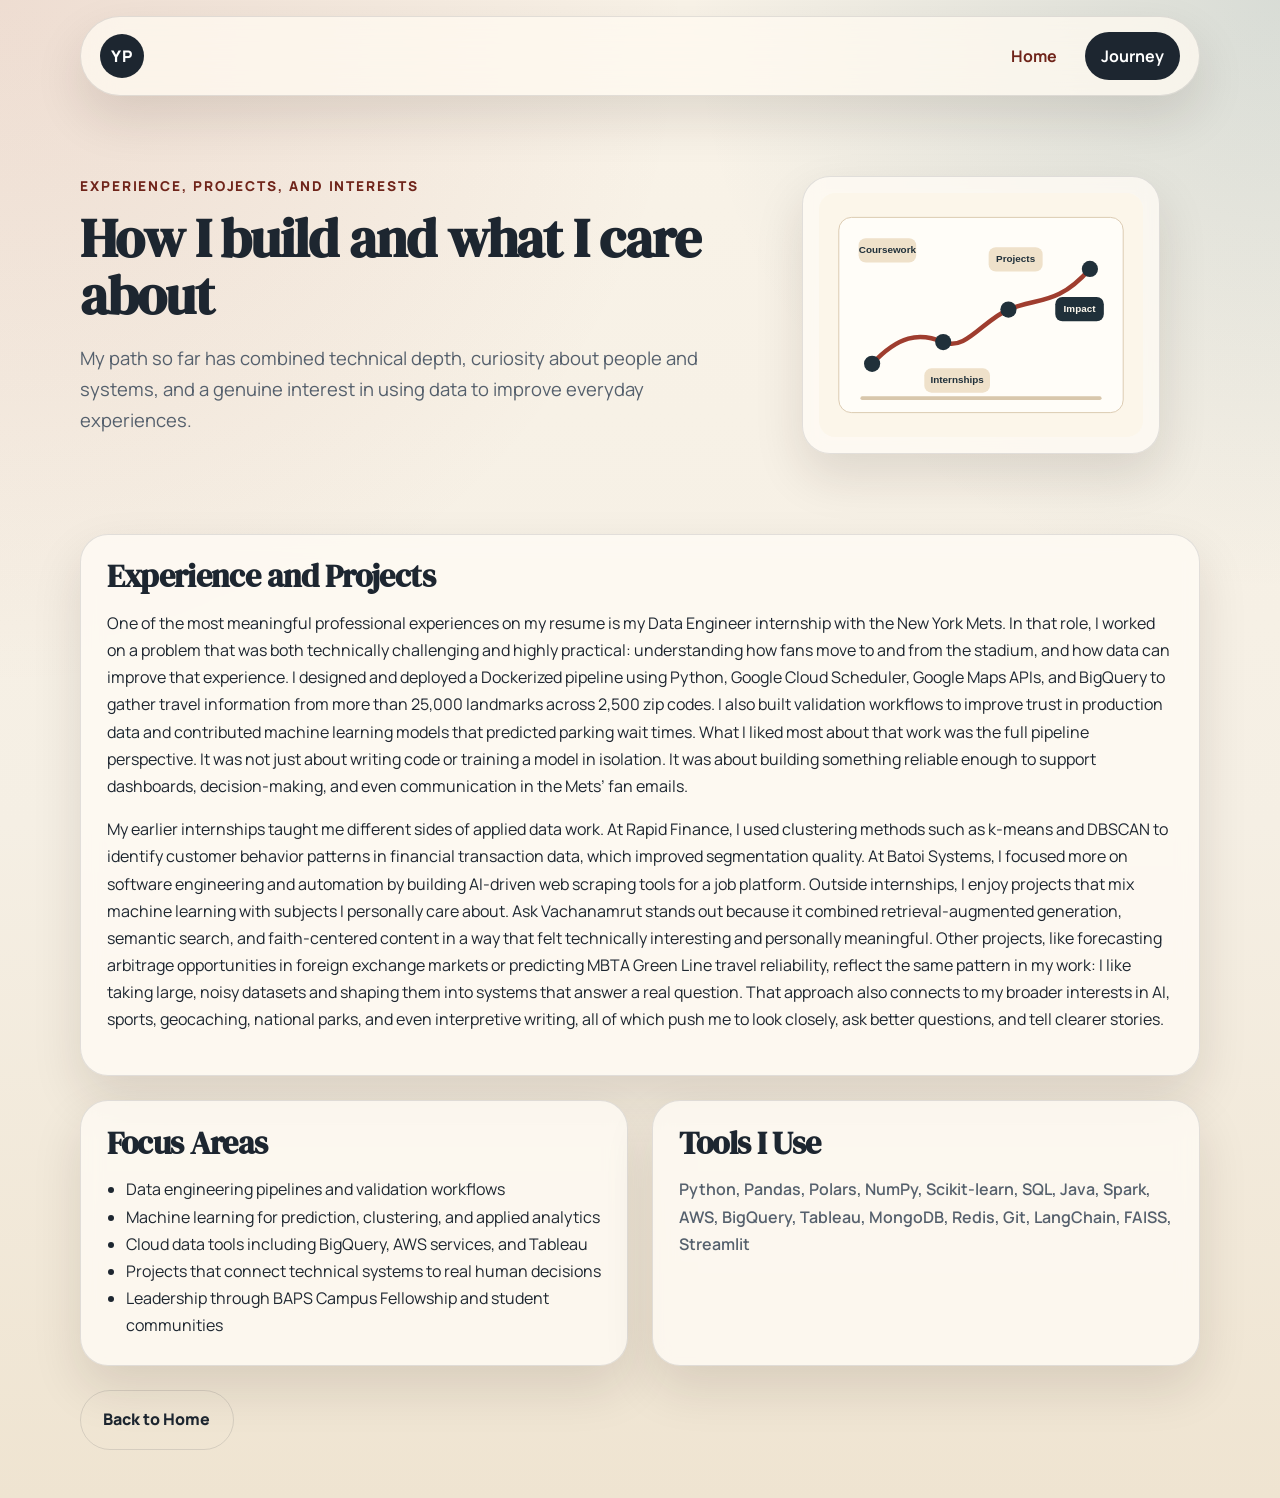
==== journey.html @ 242e3f75 "initial personal resume website" ====
<!DOCTYPE html>
<html lang="en">
<head>
    <meta charset="UTF-8">
    <meta name="viewport" content="width=device-width, initial-scale=1.0">
    <title>Yash Patel | Journey</title>
    <link rel="preconnect" href="https://fonts.googleapis.com">
    <link rel="preconnect" href="https://fonts.gstatic.com" crossorigin>
    <link href="https://fonts.googleapis.com/css2?family=DM+Serif+Display:ital@0;1&family=Manrope:wght@400;500;600;700;800&display=swap" rel="stylesheet">
    <link rel="stylesheet" href="styles.css">
</head>
<body>
    <header class="site-header">
        <div class="wrap nav-shell">
            <a class="brand" href="index.html">YP</a>
            <nav class="site-nav" aria-label="Main navigation">
                <a href="index.html">Home</a>
                <a class="active" href="journey.html">Journey</a>
            </nav>
        </div>
    </header>

    <main>
        <section class="subhero">
            <div class="wrap subhero-grid">
                <div>
                    <p class="eyebrow">Experience, projects, and interests</p>
                    <h2>How I build and what I care about</h2>
                    <p class="lede">
                        My path so far has combined technical depth, curiosity about people and systems, and a genuine interest in using data to improve everyday experiences.
                    </p>
                </div>
                <figure class="subhero-art">
                    <img src="assets/data-journey.svg" alt="Illustrated timeline showing Yash Patel's data journey">
                </figure>
            </div>
        </section>

        <section class="timeline-section">
            <div class="wrap">
                <article class="panel longform">
                    <h3>Experience and Projects</h3>
                    <p>
                        One of the most meaningful professional experiences on my resume is my Data Engineer internship with the New York Mets. In that role, I worked on a problem that was both technically challenging and highly practical: understanding how fans move to and from the stadium, and how data can improve that experience. I designed and deployed a Dockerized pipeline using Python, Google Cloud Scheduler, Google Maps APIs, and BigQuery to gather travel information from more than 25,000 landmarks across 2,500 zip codes. I also built validation workflows to improve trust in production data and contributed machine learning models that predicted parking wait times. What I liked most about that work was the full pipeline perspective. It was not just about writing code or training a model in isolation. It was about building something reliable enough to support dashboards, decision-making, and even communication in the Mets’ fan emails.
                    </p>
                    <p>
                        My earlier internships taught me different sides of applied data work. At Rapid Finance, I used clustering methods such as k-means and DBSCAN to identify customer behavior patterns in financial transaction data, which improved segmentation quality. At Batoi Systems, I focused more on software engineering and automation by building AI-driven web scraping tools for a job platform. Outside internships, I enjoy projects that mix machine learning with subjects I personally care about. Ask Vachanamrut stands out because it combined retrieval-augmented generation, semantic search, and faith-centered content in a way that felt technically interesting and personally meaningful. Other projects, like forecasting arbitrage opportunities in foreign exchange markets or predicting MBTA Green Line travel reliability, reflect the same pattern in my work: I like taking large, noisy datasets and shaping them into systems that answer a real question. That approach also connects to my broader interests in AI, sports, geocaching, national parks, and even interpretive writing, all of which push me to look closely, ask better questions, and tell clearer stories.
                    </p>
                </article>

                <div class="cards-grid">
                    <section class="panel">
                        <h3>Focus Areas</h3>
                        <ul class="feature-list">
                            <li>Data engineering pipelines and validation workflows</li>
                            <li>Machine learning for prediction, clustering, and applied analytics</li>
                            <li>Cloud data tools including BigQuery, AWS services, and Tableau</li>
                            <li>Projects that connect technical systems to real human decisions</li>
                            <li>Leadership through BAPS Campus Fellowship and student communities</li>
                        </ul>
                    </section>

                    <section class="panel">
                        <h3>Tools I Use</h3>
                        <p class="tool-cloud">
                            Python, Pandas, Polars, NumPy, Scikit-learn, SQL, Java, Spark, AWS, BigQuery, Tableau, MongoDB, Redis, Git, LangChain, FAISS, Streamlit
                        </p>
                    </section>
                </div>

                <div class="back-link">
                    <a class="button button-secondary" href="index.html">Back to Home</a>
                </div>
            </div>
        </section>
    </main>
</body>
</html>
---- styles.css ----
:root {
    --bg: #f5efe4;
    --bg-strong: #e7dcc6;
    --surface: rgba(255, 252, 245, 0.78);
    --surface-strong: #fffaf0;
    --ink: #1d2630;
    --muted: #55606d;
    --accent: #9f3d2f;
    --accent-deep: #6f241a;
    --line: rgba(29, 38, 48, 0.12);
    --shadow: 0 22px 50px rgba(41, 28, 14, 0.12);
    --radius-lg: 28px;
    --radius-md: 20px;
    --max: 1120px;
}

* {
    box-sizing: border-box;
}

html {
    scroll-behavior: smooth;
}

body {
    margin: 0;
    font-family: "Manrope", sans-serif;
    color: var(--ink);
    background:
        radial-gradient(circle at top left, rgba(159, 61, 47, 0.12), transparent 35%),
        radial-gradient(circle at top right, rgba(47, 102, 120, 0.16), transparent 30%),
        linear-gradient(180deg, #f9f3e8 0%, var(--bg) 55%, #efe4d1 100%);
    line-height: 1.7;
}

img {
    display: block;
    max-width: 100%;
}

a {
    color: var(--accent-deep);
    text-decoration: none;
}

a:hover {
    color: var(--accent);
}

.wrap {
    width: min(calc(100% - 2rem), var(--max));
    margin: 0 auto;
}

.site-header {
    position: sticky;
    top: 0;
    z-index: 20;
    padding: 1rem 0 0;
}

.nav-shell {
    display: flex;
    align-items: center;
    justify-content: space-between;
    gap: 1rem;
    padding: 0.95rem 1.2rem;
    border: 1px solid var(--line);
    border-radius: 999px;
    backdrop-filter: blur(18px);
    background: rgba(255, 250, 240, 0.75);
    box-shadow: var(--shadow);
}

.brand {
    display: inline-flex;
    align-items: center;
    justify-content: center;
    width: 2.75rem;
    height: 2.75rem;
    border-radius: 50%;
    background: var(--ink);
    color: #fff;
    font-weight: 800;
    letter-spacing: 0.08em;
}

.site-nav {
    display: flex;
    gap: 0.75rem;
}

.site-nav a {
    padding: 0.65rem 1rem;
    border-radius: 999px;
    font-weight: 700;
}

.site-nav a.active {
    background: var(--ink);
    color: #fff;
}

.hero,
.subhero {
    padding: 4rem 0 2.5rem;
}

.hero-grid,
.subhero-grid,
.content-grid,
.cards-grid,
.contact-card {
    display: grid;
    gap: 1.5rem;
}

.hero-grid,
.subhero-grid {
    grid-template-columns: 1.2fr 0.8fr;
    align-items: center;
}

.content-grid {
    grid-template-columns: 1.35fr 0.65fr;
}

.cards-grid {
    grid-template-columns: repeat(2, minmax(0, 1fr));
    margin-top: 1.5rem;
}

.contact-card {
    grid-template-columns: 1fr auto;
    align-items: center;
}

.eyebrow {
    margin: 0 0 0.75rem;
    color: var(--accent-deep);
    font-size: 0.85rem;
    font-weight: 800;
    letter-spacing: 0.14em;
    text-transform: uppercase;
}

h1,
h2,
h3 {
    margin: 0 0 1rem;
    font-family: "DM Serif Display", serif;
    line-height: 1.05;
    letter-spacing: -0.02em;
}

h1 {
    font-size: clamp(3.2rem, 7vw, 5.7rem);
}

h2 {
    font-size: clamp(2.2rem, 5vw, 3.4rem);
}

h3 {
    font-size: clamp(1.6rem, 3.2vw, 2rem);
}

.lede {
    font-size: 1.15rem;
    color: var(--muted);
    max-width: 42rem;
}

.hero-actions {
    display: flex;
    flex-wrap: wrap;
    gap: 0.9rem;
    margin-top: 1.8rem;
}

.button {
    display: inline-flex;
    align-items: center;
    justify-content: center;
    padding: 0.95rem 1.4rem;
    border-radius: 999px;
    background: var(--accent);
    color: #fff;
    font-weight: 800;
    box-shadow: var(--shadow);
}

.button:hover {
    color: #fff;
    background: var(--accent-deep);
}

.button-secondary {
    background: transparent;
    color: var(--ink);
    border: 1px solid var(--line);
    box-shadow: none;
}

.button-secondary:hover {
    background: var(--surface-strong);
    color: var(--ink);
}

.panel,
.hero-art,
.subhero-art {
    border: 1px solid var(--line);
    border-radius: var(--radius-lg);
    background: var(--surface);
    backdrop-filter: blur(10px);
    box-shadow: var(--shadow);
}

.panel {
    padding: 1.6rem;
}

.hero-art,
.subhero-art {
    padding: 1rem;
}

.intro-section,
.timeline-section,
.contact-section {
    padding: 1.5rem 0 3rem;
}

.stat-list,
.feature-list {
    margin: 0;
    padding-left: 1.2rem;
}

.stat-list {
    list-style: none;
    padding-left: 0;
}

.stat-list li {
    display: flex;
    flex-direction: column;
    gap: 0.2rem;
    padding: 0.9rem 0;
    border-bottom: 1px solid var(--line);
}

.stat-list li:last-child {
    border-bottom: 0;
}

.stat-list span {
    color: var(--muted);
    font-size: 0.9rem;
    text-transform: uppercase;
    letter-spacing: 0.08em;
}

.tool-cloud {
    font-weight: 600;
    color: var(--muted);
}

.contact-links {
    display: flex;
    flex-direction: column;
    gap: 0.6rem;
    text-align: right;
    font-weight: 700;
}

.back-link {
    margin-top: 1.5rem;
}

@media (max-width: 860px) {
    .hero-grid,
    .subhero-grid,
    .content-grid,
    .cards-grid,
    .contact-card {
        grid-template-columns: 1fr;
    }

    .contact-links {
        text-align: left;
    }

    .site-header {
        padding-top: 0.75rem;
    }

    .nav-shell {
        border-radius: 24px;
    }
}

@media (max-width: 560px) {
    .site-nav {
        gap: 0.35rem;
    }

    .site-nav a,
    .button {
        width: 100%;
    }

    .hero-actions {
        flex-direction: column;
    }

    .nav-shell {
        align-items: flex-start;
        flex-direction: column;
    }
}
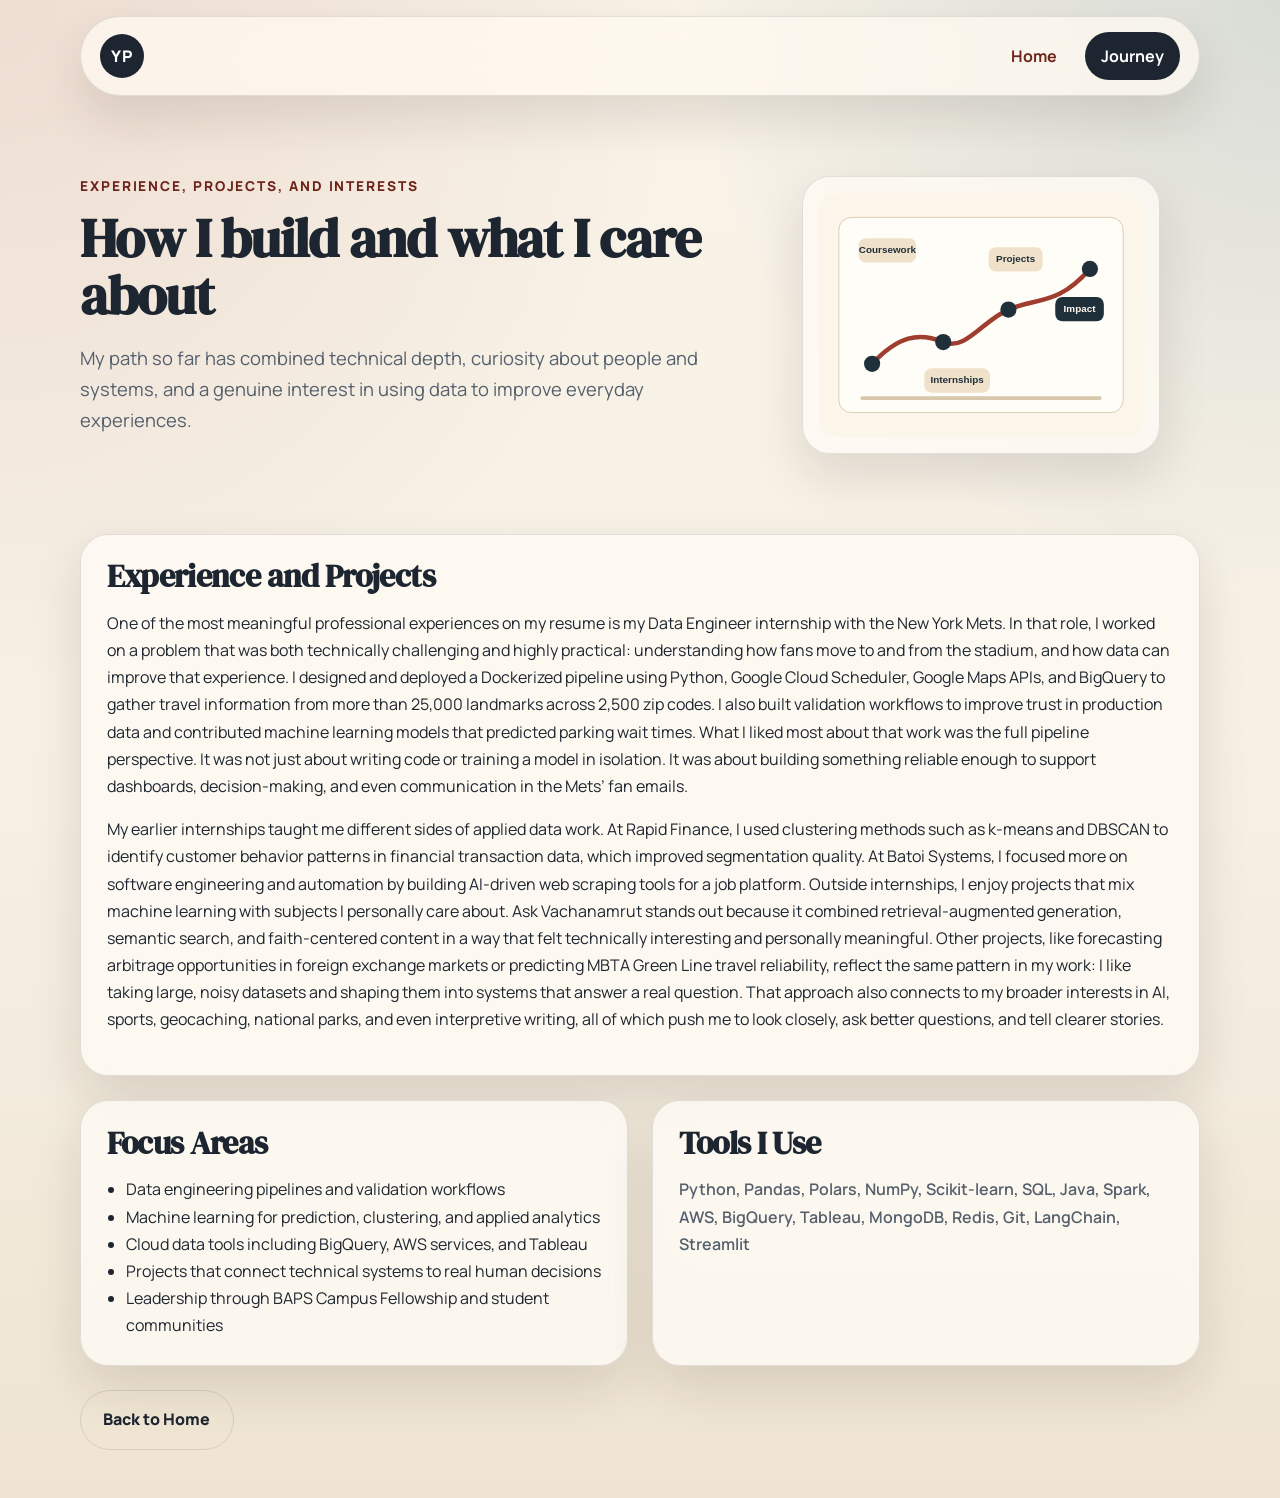
==== commit 3830239e: "minor tweaks" ====
--- a/journey.html
+++ b/journey.html
@@ -63,7 +63,7 @@
                     <section class="panel">
                         <h3>Tools I Use</h3>
                         <p class="tool-cloud">
-                            Python, Pandas, Polars, NumPy, Scikit-learn, SQL, Java, Spark, AWS, BigQuery, Tableau, MongoDB, Redis, Git, LangChain, FAISS, Streamlit
+                            Python, Pandas, Polars, NumPy, Scikit-learn, SQL, Java, Spark, AWS, BigQuery, Tableau, MongoDB, Redis, Git, LangChain, Streamlit
                         </p>
                     </section>
                 </div>
